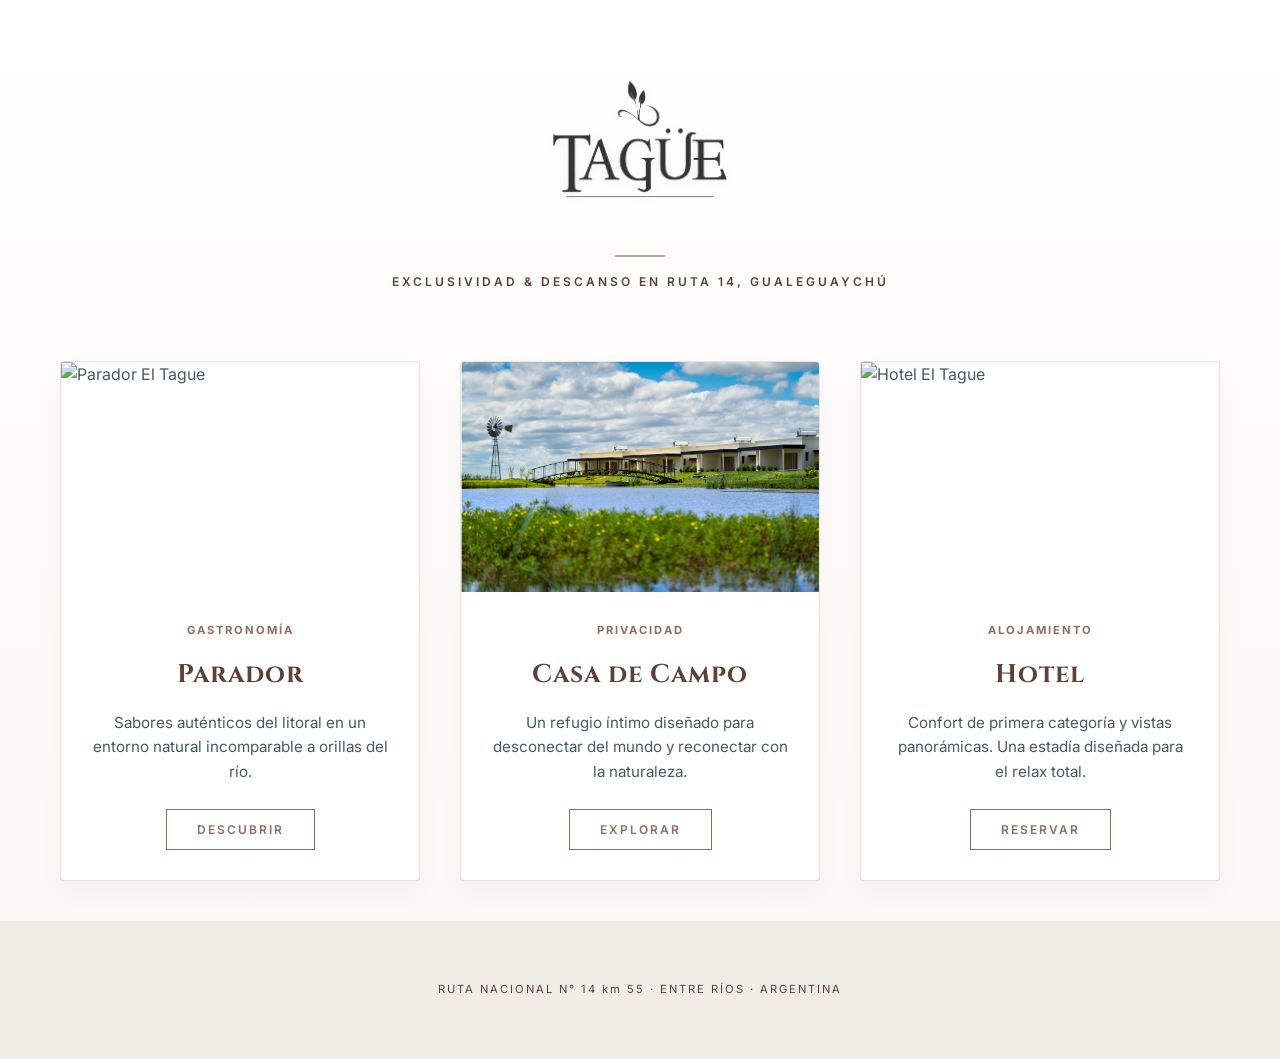
==== index.html @ 4ee07d40 "cambio" ====
<!DOCTYPE html>
<html lang="es">
<head>
    <meta charset="UTF-8">
    <meta name="viewport" content="width=device-width, initial-scale=1.0">
    <title>El Tague - Experiencias Únicas</title>
    <link rel="stylesheet" href="styles.css">
    <link rel="preconnect" href="https://fonts.googleapis.com">
    <link rel="preconnect" href="https://fonts.gstatic.com" crossorigin>
    <link href="https://fonts.googleapis.com/css2?family=Cinzel:wght@400;700&family=Inter:wght@300;400;600&display=swap" rel="stylesheet">
</head>
<body>

    <header class="header">
    <div class="logo-container">
        <img src="tague2.svg" class="main-logo">        
        <div class="divider"></div>
        <p class="tagline">Exclusividad & Descanso en Ruta 14, Gualeguaychú</p>
    </div>
    </header>

    <main class="container">
        <section class="card" onclick="window.location.href='parador.html'">
            <div class="image-wrapper">
                <img src="https://www.eltague.ar/wp-content/uploads/2015/08/foto027.jpg" alt="Parador El Tague" class="card-image">
            </div>
            <div class="card-content">
                <span class="category">Gastronomía</span>
                <h2 class="card-title">Parador</h2>
                <p class="card-description">Sabores auténticos del litoral en un entorno natural incomparable a orillas del río.</p>
                <a href="parador.html" class="card-button">Descubrir</a>
            </div>
        </section>

        <section class="card" onclick="window.location.href='casa-de-campo.html'">
            <div class="image-wrapper">
                <img src="campo.png" alt="Casa de Campo El Tague" class="card-image">
            </div>
            <div class="card-content">
                <span class="category">Privacidad</span>
                <h2 class="card-title">Casa de Campo</h2>
                <p class="card-description">Un refugio íntimo diseñado para desconectar del mundo y reconectar con la naturaleza.</p>
                <a href="casa-de-campo.html" class="card-button">Explorar</a>
            </div>
        </section>

        <section class="card" onclick="window.location.href='hotel.html'">
            <div class="image-wrapper">
                <img src="https://www.eltague.ar/wp-content/uploads/2015/08/foto002.jpg" alt="Hotel El Tague" class="card-image">
            </div>
            <div class="card-content">
                <span class="category">Alojamiento</span>
                <h2 class="card-title">Hotel</h2>
                <p class="card-description">Confort de primera categoría y vistas panorámicas. Una estadía diseñada para el relax total.</p>
                <a href="hotel.html" class="card-button">Reservar</a>
            </div>
        </section>
    </main>

    <footer class="footer">
        <p>RUTA NACIONAL N° 14 km 55 · ENTRE RÍOS · ARGENTINA</p>
    </footer>

</body>
</html>
---- styles.css ----
/* ================================
   NUEVA PALETA: CALIDEZ NATURAL
   ================================ */
:root {
    --bg-primary: #F9F7F2;      /* Crema claro (fondo) */
    --bg-secondary: #FFFFFF;    /* Blanco puro para tarjetas */
    --accent: #8D6E63;         /* Café madera / Bronce mate */
    --accent-dark: #5D4037;    /* Marrón profundo para títulos */
    --text-main: #455A64;      /* Gris cálido para lectura */
    --text-light: #90A4AE;     /* Gris suave para detalles */
    --border: rgba(141, 110, 99, 0.2);
}

/* ================================
   ESTILOS BASE
   ================================ */
* {
    margin: 0;
    padding: 0;
    box-sizing: border-box;
}

body {
    font-family: 'Inter', sans-serif;
    background-color: var(--bg-primary);
    /* Degradado sutil para dar profundidad */
    background-image: linear-gradient(180deg, #FFFFFF 0%, #F9F7F2 100%);
    color: var(--text-main);
    min-height: 100vh;
    display: flex;
    flex-direction: column;
    line-height: 1.6;
}

/* ================================
   HEADER & LOGO
   ================================ */
.header {
    padding: 50px 20px 30px;
    text-align: center;
    animation: fadeInDown 1s ease;
}

.logo-container {
    display: flex;
    flex-direction: column;
    align-items: center;
}

.main-logo {
    width: 100%;
    max-width: 180px; /* Tamaño refinado */
    height: auto;
    margin-bottom: 10px;
    /* Filtro para armonizar el logo con el fondo claro si fuera necesario */
    filter: drop-shadow(0px 2px 5px rgba(0,0,0,0.05));
    transition: transform 0.4s ease;
}

.divider {
    width: 50px;
    height: 2px;
    background: var(--accent);
    margin: 15px auto;
    opacity: 0.6;
}

.tagline {
    font-size: 0.75rem;
    text-transform: uppercase;
    letter-spacing: 3px;
    color: var(--accent-dark);
    font-weight: 600;
}

/* ================================
   CONTENEDOR DE TARJETAS (INDEX)
   =============================== */
.container {
    flex: 1;
    display: grid;
    grid-template-columns: repeat(auto-fit, minmax(320px, 1fr));
    gap: 40px;
    padding: 40px 20px;
    max-width: 1200px;
    margin: 0 auto;
    width: 100%;
}

/* ================================
   TARJETAS ESTILO "NATURAL CARD"
   ================================ */
.card {
    background: var(--bg-secondary);
    border: 1px solid var(--border);
    border-radius: 4px; /* Bordes más rectos como la arquitectura de la imagen */
    overflow: hidden;
    cursor: pointer;
    transition: all 0.4s ease;
    box-shadow: 0 10px 30px rgba(0, 0, 0, 0.03);
}

.card:hover {
    transform: translateY(-8px);
    box-shadow: 0 15px 45px rgba(93, 64, 55, 0.1);
    border-color: var(--accent);
}

.image-wrapper {
    height: 230px;
    overflow: hidden;
}

.card-image {
    width: 100%;
    height: 100%;
    object-fit: cover;
    transition: transform 1s ease;
}

.card:hover .card-image {
    transform: scale(1.05);
}

/* ================================
   CONTENIDO DE LA TARJETA
   ================================ */
.card-content {
    padding: 30px;
    text-align: center; /* Alineación centrada para un look más clásico */
}

.category {
    color: var(--accent);
    font-size: 0.7rem;
    text-transform: uppercase;
    letter-spacing: 2px;
    font-weight: 700;
    margin-bottom: 15px;
    display: block;
}

.card-title {
    font-family: 'Cinzel', serif;
    font-size: 1.6rem;
    margin-bottom: 15px;
    color: var(--accent-dark);
    letter-spacing: 1px;
}

.card-description {
    color: var(--text-main);
    font-size: 0.95rem;
    margin-bottom: 25px;
}

.card-button {
    display: inline-block;
    padding: 10px 30px;
    background: transparent;
    border: 1.5px solid var(--accent);
    color: var(--accent);
    text-decoration: none;
    font-size: 0.75rem;
    text-transform: uppercase;
    letter-spacing: 2px;
    font-weight: 600;
    transition: all 0.3s ease;
}

.card:hover .card-button {
    background: var(--accent);
    color: #FFF;
}

/* ================================
   FOOTER
   ================================ */
.footer {
    padding: 60px 20px;
    text-align: center;
    background-color: #F0EDE7; /* Un tono más abajo para cerrar la página */
    color: var(--accent-dark);
    font-size: 0.7rem;
    letter-spacing: 2px;
}

/* ================================
   ESTILOS PARA PÁGINAS INTERNAS
   ================================ */

/* Hero Section */
.hero-section {
    position: relative;
    height: 60vh;
    min-height: 400px;
    background-size: cover;
    background-position: center;
    display: flex;
    align-items: center;
    justify-content: center;
}

.hero-overlay {
    position: absolute;
    top: 0;
    left: 0;
    right: 0;
    bottom: 0;
    background: linear-gradient(to bottom, rgba(0,0,0,0.3), rgba(0,0,0,0.5));
}

.hero-content {
    position: relative;
    z-index: 2;
    text-align: center;
    color: white;
    padding: 20px;
}

.hero-content h1 {
    font-family: 'Cinzel', serif;
    font-size: 3.5rem;
    margin-bottom: 20px;
    letter-spacing: 2px;
}

.hero-content p {
    font-size: 1.2rem;
    max-width: 600px;
    margin: 0 auto;
    letter-spacing: 1px;
}

/* Content Sections */
.content-section {
    max-width: 1200px;
    margin: 80px auto;
    padding: 0 20px;
}

.section-header {
    text-align: center;
    margin-bottom: 60px;
}

.section-title {
    font-family: 'Cinzel', serif;
    font-size: 2.5rem;
    color: var(--accent-dark);
    margin-bottom: 15px;
}

.section-subtitle {
    color: var(--text-light);
    font-size: 1.1rem;
    max-width: 700px;
    margin: 0 auto;
    line-height: 1.8;
}

/* Rooms Grid */
.rooms-grid {
    display: grid;
    grid-template-columns: repeat(auto-fit, minmax(300px, 1fr));
    gap: 40px;
    margin-top: 50px;
}

.room-card {
    background: var(--bg-secondary);
    border: 1px solid var(--border);
    border-radius: 4px;
    overflow: hidden;
    transition: all 0.3s ease;
}

.room-card:hover {
    transform: translateY(-5px);
    box-shadow: 0 10px 30px rgba(93, 64, 55, 0.15);
}

.room-image {
    width: 100%;
    height: 220px;
    object-fit: cover;
}

.room-info {
    padding: 30px;
}

.room-type {
    font-family: 'Cinzel', serif;
    font-size: 1.4rem;
    color: var(--accent-dark);
    margin-bottom: 15px;
}

.room-description {
    color: var(--text-main);
    line-height: 1.8;
    margin-bottom: 20px;
}

.room-features {
    list-style: none;
    padding: 0;
}

.room-features li {
    padding: 8px 0;
    color: var(--text-main);
    font-size: 0.9rem;
    border-bottom: 1px solid rgba(141, 110, 99, 0.1);
}

.room-features li:last-child {
    border-bottom: none;
}

.room-features li:before {
    content: "✓ ";
    color: var(--accent);
    font-weight: bold;
    margin-right: 8px;
}

/* Amenities Grid */
.amenities-grid {
    display: grid;
    grid-template-columns: repeat(auto-fit, minmax(250px, 1fr));
    gap: 30px;
    margin-top: 50px;
}

.amenity-item {
    text-align: center;
    padding: 30px 20px;
    background: var(--bg-secondary);
    border: 1px solid var(--border);
    border-radius: 4px;
    transition: all 0.3s ease;
}

.amenity-item:hover {
    border-color: var(--accent);
    box-shadow: 0 5px 20px rgba(93, 64, 55, 0.1);
}

.amenity-icon {
    font-size: 2.5rem;
    margin-bottom: 15px;
    color: var(--accent);
}

.amenity-title {
    font-weight: 600;
    color: var(--accent-dark);
    margin-bottom: 10px;
    font-size: 1.1rem;
}

.amenity-description {
    color: var(--text-main);
    font-size: 0.9rem;
}

/* Info Box */
.info-box {
    background: var(--bg-secondary);
    border-left: 4px solid var(--accent);
    padding: 30px;
    margin: 40px 0;
    border-radius: 4px;
}

.info-box h3 {
    font-family: 'Cinzel', serif;
    color: var(--accent-dark);
    margin-bottom: 20px;
    font-size: 1.5rem;
}

.info-grid {
    display: grid;
    grid-template-columns: repeat(auto-fit, minmax(200px, 1fr));
    gap: 20px;
}

.info-item {
    padding: 15px;
    background: var(--bg-primary);
    border-radius: 4px;
}

.info-label {
    font-weight: 600;
    color: var(--accent);
    margin-bottom: 5px;
    text-transform: uppercase;
    font-size: 0.75rem;
    letter-spacing: 1px;
}

.info-value {
    color: var(--accent-dark);
    font-size: 1.1rem;
}

/* CTA Section */
.cta-section {
    text-align: center;
    padding: 80px 20px;
    background: linear-gradient(135deg, rgba(141, 110, 99, 0.05), rgba(93, 64, 55, 0.05));
}

.cta-button {
    display: inline-block;
    padding: 18px 50px;
    background: var(--accent);
    color: white;
    text-decoration: none;
    font-size: 1rem;
    text-transform: uppercase;
    letter-spacing: 2px;
    font-weight: 600;
    border-radius: 4px;
    transition: all 0.3s ease;
    margin-top: 20px;
}

.cta-button:hover {
    background: var(--accent-dark);
    transform: translateY(-3px);
    box-shadow: 0 10px 25px rgba(93, 64, 55, 0.3);
}

/* Back Link */
.back-link {
    display: inline-block;
    margin: 30px 0;
    padding: 12px 30px;
    color: var(--accent);
    text-decoration: none;
    border: 1.5px solid var(--accent);
    border-radius: 4px;
    font-size: 0.85rem;
    text-transform: uppercase;
    letter-spacing: 2px;
    transition: all 0.3s ease;
}

.back-link:hover {
    background: var(--accent);
    color: white;
}

/* ================================
   RESPONSIVE
   ================================ */
@media (max-width: 768px) {
    .main-logo { max-width: 140px; }
    .header { padding: 30px 20px; }
    .container { gap: 25px; padding: 20px; }
    .card-title { font-size: 1.4rem; }
    
    /* Hero responsive */
    .hero-content h1 {
        font-size: 2.5rem;
    }
    
    .section-title {
        font-size: 2rem;
    }
    
    .rooms-grid {
        grid-template-columns: 1fr;
        gap: 30px;
    }
}

@keyframes fadeInDown {
    from { opacity: 0; transform: translateY(-20px); }
    to { opacity: 1; transform: translateY(0); }
}
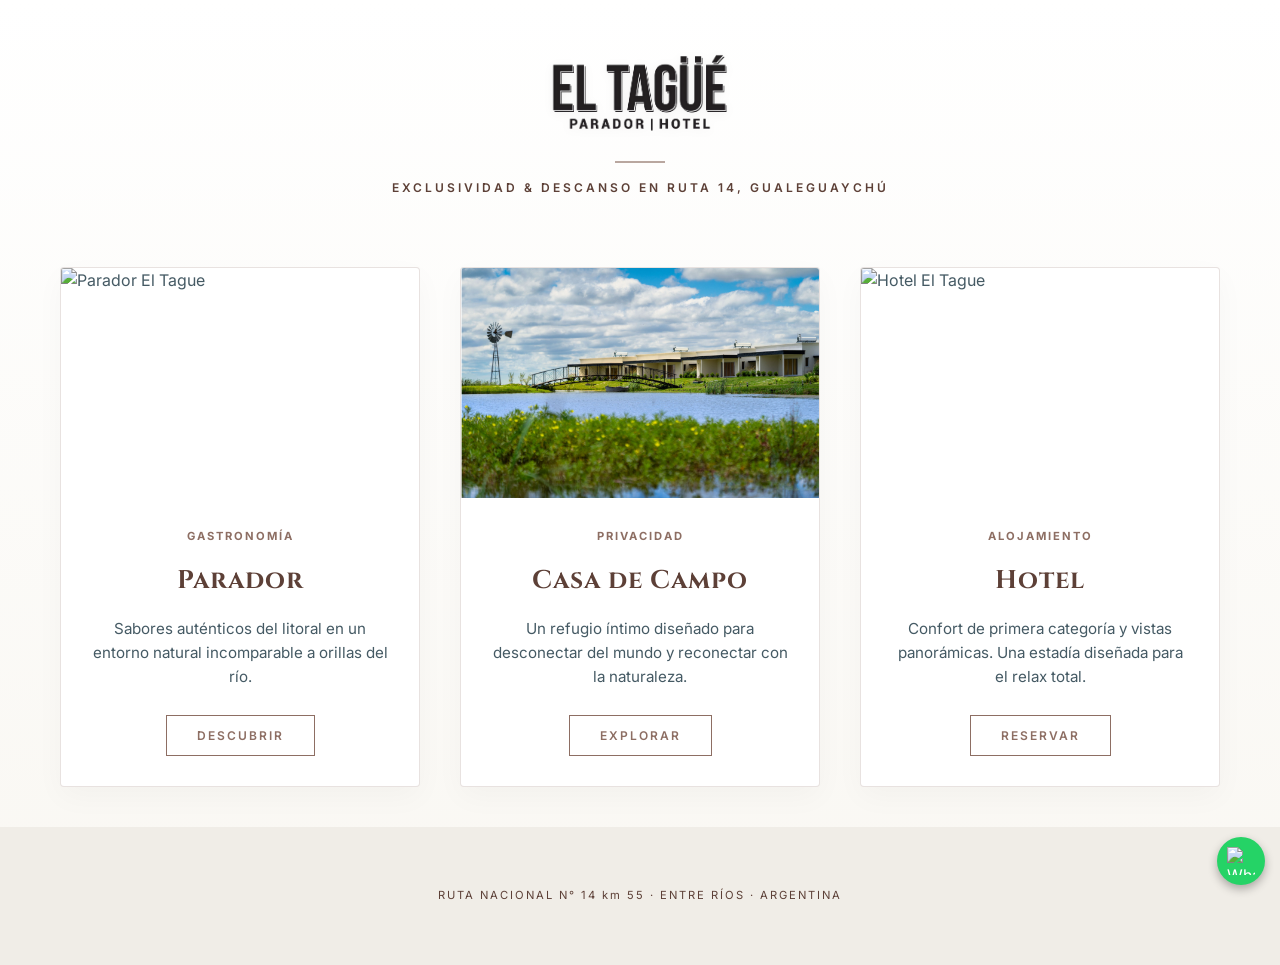
==== commit 906eccec: "boton de wsp para todas las pags" ====
--- a/index.html
+++ b/index.html
@@ -57,6 +57,10 @@
         </section>
     </main>
 
+        <a href="https://wa.me/5491123456789" class="btn-whatsapp" target="_blank">
+        <img src="https://upload.wikimedia.org/wikipedia/commons/6/6b/WhatsApp.svg" alt="WhatsApp">
+        </a>
+
     <footer class="footer">
         <p>RUTA NACIONAL N° 14 km 55 · ENTRE RÍOS · ARGENTINA</p>
     </footer>
--- a/styles.css
+++ b/styles.css
@@ -2,12 +2,12 @@
    NUEVA PALETA: CALIDEZ NATURAL
    ================================ */
 :root {
-    --bg-primary: #F9F7F2;      /* Crema claro (fondo) */
-    --bg-secondary: #FFFFFF;    /* Blanco puro para tarjetas */
-    --accent: #8D6E63;         /* Café madera / Bronce mate */
-    --accent-dark: #5D4037;    /* Marrón profundo para títulos */
-    --text-main: #455A64;      /* Gris cálido para lectura */
-    --text-light: #90A4AE;     /* Gris suave para detalles */
+    --bg-primary: #F9F7F2;
+    --bg-secondary: #FFFFFF;
+    --accent: #8D6E63;
+    --accent-dark: #5D4037;
+    --text-main: #455A64;
+    --text-light: #90A4AE;
     --border: rgba(141, 110, 99, 0.2);
 }
 
@@ -23,7 +23,6 @@
 body {
     font-family: 'Inter', sans-serif;
     background-color: var(--bg-primary);
-    /* Degradado sutil para dar profundidad */
     background-image: linear-gradient(180deg, #FFFFFF 0%, #F9F7F2 100%);
     color: var(--text-main);
     min-height: 100vh;
@@ -49,10 +48,9 @@
 
 .main-logo {
     width: 100%;
-    max-width: 180px; /* Tamaño refinado */
+    max-width: 180px;
     height: auto;
     margin-bottom: 10px;
-    /* Filtro para armonizar el logo con el fondo claro si fuera necesario */
     filter: drop-shadow(0px 2px 5px rgba(0,0,0,0.05));
     transition: transform 0.4s ease;
 }
@@ -93,7 +91,7 @@
 .card {
     background: var(--bg-secondary);
     border: 1px solid var(--border);
-    border-radius: 4px; /* Bordes más rectos como la arquitectura de la imagen */
+    border-radius: 4px;
     overflow: hidden;
     cursor: pointer;
     transition: all 0.4s ease;
@@ -127,7 +125,7 @@
    ================================ */
 .card-content {
     padding: 30px;
-    text-align: center; /* Alineación centrada para un look más clásico */
+    text-align: center;
 }
 
 .category {
@@ -179,7 +177,7 @@
 .footer {
     padding: 60px 20px;
     text-align: center;
-    background-color: #F0EDE7; /* Un tono más abajo para cerrar la página */
+    background-color: #F0EDE7;
     color: var(--accent-dark);
     font-size: 0.7rem;
     letter-spacing: 2px;
@@ -259,6 +257,74 @@
     line-height: 1.8;
 }
 
+/* Video Container */
+.video-container {
+    max-width: 900px;
+    margin: 0 auto;
+    position: relative;
+    padding-bottom: 56.25%;
+    height: 0;
+    overflow: hidden;
+    border-radius: 4px;
+    box-shadow: 0 10px 40px rgba(93, 64, 55, 0.2);
+}
+
+.video-container iframe {
+    position: absolute;
+    top: 0;
+    left: 0;
+    width: 100%;
+    height: 100%;
+}
+
+/* Gallery Section */
+.gallery-section {
+    max-width: 1400px;
+    margin: 80px auto;
+    padding: 0 20px;
+}
+
+.photo-gallery {
+    display: grid;
+    grid-template-columns: repeat(auto-fill, minmax(300px, 1fr));
+    gap: 20px;
+    margin-top: 50px;
+}
+
+/* Gallery Dense - 3 columnas en desktop */
+.photo-gallery-dense {
+    display: grid;
+    grid-template-columns: repeat(3, 1fr);
+    gap: 15px;
+    margin-top: 50px;
+}
+
+.gallery-item {
+    position: relative;
+    overflow: hidden;
+    border-radius: 4px;
+    aspect-ratio: 4/3;
+    cursor: pointer;
+    transition: all 0.3s ease;
+    box-shadow: 0 2px 8px rgba(93, 64, 55, 0.1);
+}
+
+.gallery-item:hover {
+    transform: translateY(-5px);
+    box-shadow: 0 10px 30px rgba(93, 64, 55, 0.2);
+}
+
+.gallery-item img {
+    width: 100%;
+    height: 100%;
+    object-fit: cover;
+    transition: transform 0.5s ease;
+}
+
+.gallery-item:hover img {
+    transform: scale(1.1);
+}
+
 /* Rooms Grid */
 .rooms-grid {
     display: grid;
@@ -380,6 +446,7 @@
     color: var(--accent-dark);
     margin-bottom: 20px;
     font-size: 1.5rem;
+    text-align: center;
 }
 
 .info-grid {
@@ -392,6 +459,7 @@
     padding: 15px;
     background: var(--bg-primary);
     border-radius: 4px;
+    text-align: center;
 }
 
 .info-label {
@@ -457,6 +525,576 @@
 }
 
 /* ================================
+   ESTILOS ESPECÍFICOS PARADOR
+   ================================ */
+
+/* Menu Grid */
+.menu-grid {
+    display: grid;
+    grid-template-columns: repeat(auto-fit, minmax(280px, 1fr));
+    gap: 30px;
+    margin-top: 50px;
+}
+
+.menu-category {
+    background: var(--bg-secondary);
+    padding: 35px 25px;
+    border: 1px solid var(--border);
+    border-radius: 4px;
+    text-align: center;
+    transition: all 0.3s ease;
+}
+
+.menu-category:hover {
+    transform: translateY(-5px);
+    box-shadow: 0 8px 25px rgba(93, 64, 55, 0.12);
+    border-color: var(--accent);
+}
+
+.menu-icon {
+    font-size: 3rem;
+    margin-bottom: 20px;
+}
+
+.menu-title {
+    font-family: 'Cinzel', serif;
+    font-size: 1.3rem;
+    color: var(--accent-dark);
+    margin-bottom: 15px;
+}
+
+.menu-description {
+    color: var(--text-main);
+    font-size: 0.9rem;
+    line-height: 1.7;
+}
+
+/* Specialty Box */
+.specialty-box {
+    background: linear-gradient(135deg, var(--accent) 0%, var(--accent-dark) 100%);
+    color: white;
+    padding: 40px;
+    border-radius: 4px;
+    text-align: center;
+    margin-top: 60px;
+    box-shadow: 0 10px 30px rgba(93, 64, 55, 0.2);
+}
+
+.specialty-box h3 {
+    font-family: 'Cinzel', serif;
+    font-size: 1.8rem;
+    margin-bottom: 15px;
+}
+
+.specialty-box h4 {
+    font-size: 1.3rem;
+    margin-bottom: 20px;
+    font-weight: 600;
+}
+
+.specialty-box p {
+    font-size: 1rem;
+    line-height: 1.8;
+    max-width: 800px;
+    margin: 0 auto;
+}
+
+/* Services Grid - Parador */
+.services-grid {
+    display: grid;
+    grid-template-columns: repeat(auto-fit, minmax(300px, 1fr));
+    gap: 35px;
+    margin-top: 50px;
+}
+
+.service-card {
+    background: var(--bg-secondary);
+    padding: 35px;
+    border: 1px solid var(--border);
+    border-radius: 4px;
+    transition: all 0.3s ease;
+}
+
+.service-card:hover {
+    border-color: var(--accent);
+    box-shadow: 0 8px 25px rgba(93, 64, 55, 0.12);
+}
+
+.service-icon {
+    font-size: 2.8rem;
+    margin-bottom: 20px;
+    display: block;
+}
+
+.service-title {
+    font-family: 'Cinzel', serif;
+    font-size: 1.4rem;
+    color: var(--accent-dark);
+    margin-bottom: 15px;
+}
+
+.service-description {
+    color: var(--text-main);
+    line-height: 1.8;
+    margin-bottom: 20px;
+}
+
+.service-companies {
+    display: flex;
+    flex-wrap: wrap;
+    gap: 10px;
+    margin-top: 15px;
+}
+
+.service-companies span {
+    background: var(--bg-primary);
+    padding: 8px 15px;
+    border-radius: 20px;
+    font-size: 0.8rem;
+    color: var(--accent);
+    border: 1px solid var(--border);
+}
+
+/* Products Grid */
+.products-grid {
+    display: grid;
+    grid-template-columns: repeat(auto-fit, minmax(250px, 1fr));
+    gap: 30px;
+    margin-top: 50px;
+}
+
+.product-item {
+    background: var(--bg-secondary);
+    padding: 30px;
+    border: 1px solid var(--border);
+    border-radius: 4px;
+    transition: all 0.3s ease;
+}
+
+.product-item:hover {
+    border-color: var(--accent);
+    box-shadow: 0 5px 20px rgba(93, 64, 55, 0.1);
+}
+
+.product-item h4 {
+    color: var(--accent-dark);
+    margin-bottom: 12px;
+    font-size: 1.1rem;
+}
+
+.product-item p {
+    color: var(--text-main);
+    font-size: 0.9rem;
+    line-height: 1.7;
+}
+
+/* ================================
+   ESTILOS ESPECÍFICOS CASA DE CAMPO
+   ================================ */
+
+/* Campo Features Grid */
+.campo-features-grid {
+    display: grid;
+    grid-template-columns: repeat(auto-fit, minmax(280px, 1fr));
+    gap: 40px;
+    margin-top: 50px;
+}
+
+.campo-feature-card {
+    background: var(--bg-secondary);
+    border: 1px solid var(--border);
+    border-radius: 4px;
+    padding: 40px 30px;
+    transition: all 0.3s ease;
+    text-align: center;
+}
+
+.campo-feature-card:hover {
+    transform: translateY(-5px);
+    box-shadow: 0 10px 30px rgba(93, 64, 55, 0.15);
+    border-color: var(--accent);
+}
+
+.campo-feature-icon {
+    font-size: 3rem;
+    margin-bottom: 20px;
+}
+
+.campo-feature-title {
+    font-family: 'Cinzel', serif;
+    font-size: 1.5rem;
+    color: var(--accent-dark);
+    margin-bottom: 15px;
+}
+
+.campo-feature-description {
+    color: var(--text-main);
+    line-height: 1.8;
+    margin-bottom: 25px;
+}
+
+.campo-feature-list {
+    list-style: none;
+    padding: 0;
+    margin-top: 20px;
+    text-align: left;
+}
+
+.campo-feature-list li {
+    padding: 10px 0;
+    color: var(--text-main);
+    font-size: 0.9rem;
+    border-bottom: 1px solid rgba(141, 110, 99, 0.1);
+}
+
+.campo-feature-list li:last-child {
+    border-bottom: none;
+}
+
+.campo-feature-list li:before {
+    content: "• ";
+    color: var(--accent);
+    font-weight: bold;
+    margin-right: 10px;
+}
+
+/* Activities Grid */
+.activities-grid {
+    display: grid;
+    grid-template-columns: repeat(auto-fit, minmax(260px, 1fr));
+    gap: 30px;
+    margin-top: 50px;
+}
+
+.activity-item {
+    background: var(--bg-secondary);
+    padding: 30px;
+    border: 1px solid var(--border);
+    border-radius: 4px;
+    transition: all 0.3s ease;
+    text-align: center;
+}
+
+.activity-item:hover {
+    border-color: var(--accent);
+    box-shadow: 0 5px 20px rgba(93, 64, 55, 0.1);
+    transform: translateY(-3px);
+}
+
+.activity-item h4 {
+    color: var(--accent-dark);
+    margin-bottom: 12px;
+    font-size: 1.1rem;
+}
+
+.activity-item p {
+    color: var(--text-main);
+    font-size: 0.9rem;
+    line-height: 1.7;
+}
+
+/* Events Grid */
+.events-grid {
+    display: grid;
+    grid-template-columns: repeat(auto-fit, minmax(280px, 1fr));
+    gap: 35px;
+    margin-top: 50px;
+}
+
+.event-card {
+    background: var(--bg-secondary);
+    padding: 35px;
+    border: 1px solid var(--border);
+    border-radius: 4px;
+    text-align: center;
+    transition: all 0.3s ease;
+}
+
+.event-card:hover {
+    border-color: var(--accent);
+    box-shadow: 0 8px 25px rgba(93, 64, 55, 0.12);
+    transform: translateY(-5px);
+}
+
+.event-card h3 {
+    font-family: 'Cinzel', serif;
+    font-size: 1.3rem;
+    color: var(--accent-dark);
+    margin-bottom: 15px;
+}
+
+.event-card p {
+    color: var(--text-main);
+    line-height: 1.8;
+    font-size: 0.95rem;
+}
+
+/* Services List Inline */
+.services-list {
+    display: grid;
+    grid-template-columns: repeat(auto-fit, minmax(250px, 1fr));
+    gap: 15px;
+    margin-top: 20px;
+}
+
+.service-item-inline {
+    display: flex;
+    align-items: center;
+    padding: 12px;
+    background: var(--bg-primary);
+    border-radius: 4px;
+}
+
+.service-check {
+    color: var(--accent);
+    font-weight: bold;
+    margin-right: 12px;
+    font-size: 1.2rem;
+}
+
+/* Rental Options */
+.rental-options {
+    display: grid;
+    grid-template-columns: repeat(auto-fit, minmax(280px, 1fr));
+    gap: 40px;
+    margin-top: 50px;
+}
+
+.rental-card {
+    background: var(--bg-secondary);
+    border: 1px solid var(--border);
+    border-radius: 4px;
+    padding: 40px;
+    text-align: center;
+    transition: all 0.3s ease;
+}
+
+.rental-card:hover {
+    transform: translateY(-5px);
+    box-shadow: 0 10px 30px rgba(93, 64, 55, 0.15);
+    border-color: var(--accent);
+}
+
+.rental-icon {
+    font-size: 3rem;
+    margin-bottom: 20px;
+}
+
+.rental-card h3 {
+    font-family: 'Cinzel', serif;
+    font-size: 1.6rem;
+    color: var(--accent-dark);
+    margin-bottom: 15px;
+}
+
+.rental-description {
+    color: var(--text-main);
+    line-height: 1.8;
+    margin-bottom: 20px;
+}
+
+.rental-detail {
+    color: var(--text-light);
+    font-size: 0.9rem;
+    line-height: 1.6;
+}
+
+/* Info List */
+.info-list {
+    list-style: none;
+    padding: 0;
+    margin-top: 20px;
+}
+
+.info-list li {
+    padding: 12px 0;
+    color: var(--text-main);
+    font-size: 0.95rem;
+    line-height: 1.6;
+    border-bottom: 1px solid rgba(141, 110, 99, 0.1);
+}
+
+.info-list li:last-child {
+    border-bottom: none;
+}
+
+.info-list li:before {
+    content: "→ ";
+    color: var(--accent);
+    font-weight: bold;
+    margin-right: 10px;
+}
+
+/* Gallery Hidden Items */
+.gallery-hidden {
+    display: none;
+}
+
+/* Gallery Toggle Button */
+.gallery-btn-container {
+    text-align: center;
+    margin-top: 40px;
+}
+
+.gallery-toggle-btn {
+    padding: 15px 40px;
+    background: var(--accent);
+    color: white;
+    border: none;
+    border-radius: 4px;
+    font-size: 0.9rem;
+    text-transform: uppercase;
+    letter-spacing: 2px;
+    font-weight: 600;
+    cursor: pointer;
+    transition: all 0.3s ease;
+    font-family: 'Inter', sans-serif;
+}
+
+.gallery-toggle-btn:hover {
+    background: var(--accent-dark);
+    transform: translateY(-2px);
+    box-shadow: 0 8px 20px rgba(93, 64, 55, 0.3);
+}
+
+/* Image Modal */
+.modal {
+    display: none;
+    position: fixed;
+    z-index: 9999;
+    padding: 20px;
+    left: 0;
+    top: 0;
+    width: 100%;
+    height: 100%;
+    overflow: auto;
+    background-color: rgba(0, 0, 0, 0.95);
+    align-items: center;
+    justify-content: center;
+}
+
+.modal-content {
+    max-width: 90%;
+    max-height: 85vh;
+    object-fit: contain;
+    border-radius: 4px;
+    box-shadow: 0 10px 50px rgba(0, 0, 0, 0.5);
+}
+
+.modal-close {
+    position: absolute;
+    top: 30px;
+    right: 50px;
+    color: white;
+    font-size: 50px;
+    font-weight: 300;
+    cursor: pointer;
+    transition: all 0.3s ease;
+    z-index: 10000;
+}
+
+.modal-close:hover {
+    color: var(--accent);
+    transform: scale(1.1);
+}
+
+.modal-caption {
+    position: absolute;
+    bottom: 30px;
+    left: 50%;
+    transform: translateX(-50%);
+    color: white;
+    text-align: center;
+    padding: 15px 30px;
+    background: rgba(0, 0, 0, 0.7);
+    border-radius: 4px;
+    font-size: 1rem;
+    max-width: 80%;
+}
+
+.modal-nav {
+    position: absolute;
+    top: 50%;
+    transform: translateY(-50%);
+    background: rgba(141, 110, 99, 0.8);
+    color: white;
+    border: none;
+    padding: 20px 15px;
+    font-size: 30px;
+    cursor: pointer;
+    transition: all 0.3s ease;
+    border-radius: 4px;
+}
+
+.modal-nav:hover {
+    background: var(--accent);
+}
+
+.modal-prev {
+    left: 30px;
+}
+
+.modal-next {
+    right: 30px;
+}
+
+.btn-whatsapp {
+    position: fixed;
+    width: 48px;  /* Tamaño reducido */
+    height: 48px; /* Tamaño reducido */
+    bottom: 15px; /* Un poco más cerca del borde */
+    right: 15px;
+    background-color: #25d366;
+    color: #FFF;
+    border-radius: 50%; /* Círculo perfecto */
+    display: flex;
+    align-items: center;
+    justify-content: center;
+    box-shadow: 0px 4px 10px rgba(0,0,0,0.3);
+    z-index: 1000;
+    transition: all 0.3s ease;
+}
+
+.btn-whatsapp img {
+    width: 28px; /* El logo también se achica */
+    height: 28px;
+}
+
+/* Efecto sutil al tocarlo */
+.btn-whatsapp:active {
+    transform: scale(0.9);
+}
+
+@media (max-width: 768px) {
+    .modal-close {
+        top: 15px;
+        right: 20px;
+        font-size: 35px;
+    }
+    
+    .modal-nav {
+        padding: 15px 10px;
+        font-size: 24px;
+    }
+    
+    .modal-prev {
+        left: 10px;
+    }
+    
+    .modal-next {
+        right: 10px;
+    }
+    
+    .modal-caption {
+        bottom: 15px;
+        font-size: 0.85rem;
+        padding: 10px 20px;
+    }
+
+
+}
+
+/* ================================
    RESPONSIVE
    ================================ */
 @media (max-width: 768px) {
@@ -465,18 +1103,49 @@
     .container { gap: 25px; padding: 20px; }
     .card-title { font-size: 1.4rem; }
     
-    /* Hero responsive */
     .hero-content h1 {
         font-size: 2.5rem;
     }
     
     .section-title {
         font-size: 2rem;
+    }
+    
+    .photo-gallery {
+        grid-template-columns: repeat(auto-fill, minmax(250px, 1fr));
+        gap: 15px;
+    }
+    
+    .photo-gallery-dense {
+        grid-template-columns: 1fr;
+        gap: 12px;
     }
     
     .rooms-grid {
         grid-template-columns: 1fr;
         gap: 30px;
+    }
+    
+    .menu-grid {
+        grid-template-columns: 1fr;
+    }
+    
+    .services-grid {
+        grid-template-columns: 1fr;
+    }
+    
+    .campo-features-grid {
+        grid-template-columns: 1fr;
+    }
+    
+    .rental-options {
+        grid-template-columns: 1fr;
+    }
+}
+
+@media (min-width: 769px) and (max-width: 1200px) {
+    .photo-gallery-dense {
+        grid-template-columns: repeat(2, 1fr);
     }
 }
 
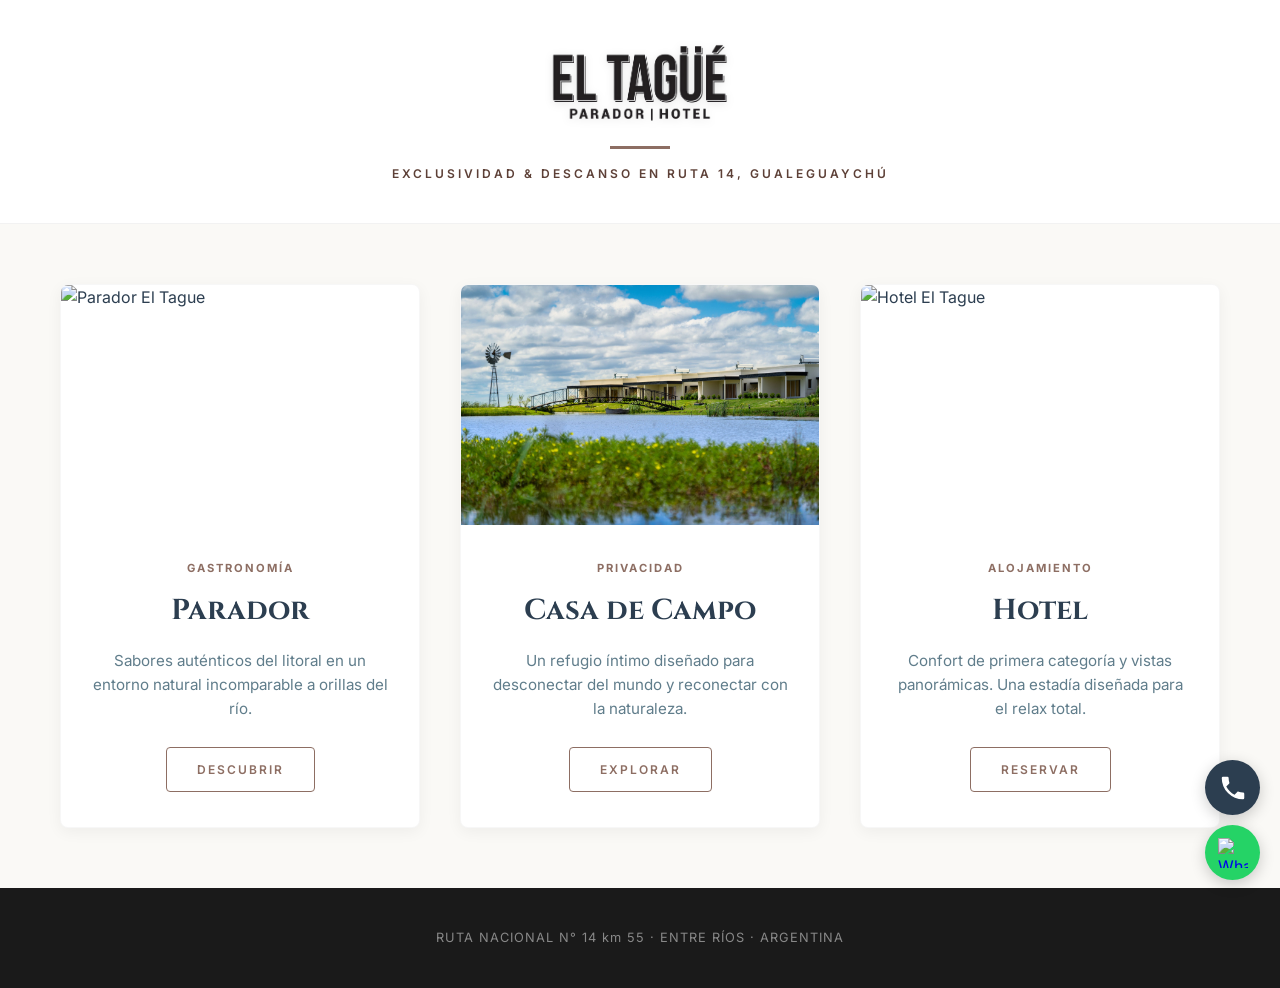
==== commit ad00f0f0: "añado pagina de prueba de hotel" ====
--- a/index.html
+++ b/index.html
@@ -4,7 +4,7 @@
     <meta charset="UTF-8">
     <meta name="viewport" content="width=device-width, initial-scale=1.0">
     <title>El Tague - Experiencias Únicas</title>
-    <link rel="stylesheet" href="styles.css">
+    <link rel="stylesheet" href="index.css">
     <link rel="preconnect" href="https://fonts.googleapis.com">
     <link rel="preconnect" href="https://fonts.gstatic.com" crossorigin>
     <link href="https://fonts.googleapis.com/css2?family=Cinzel:wght@400;700&family=Inter:wght@300;400;600&display=swap" rel="stylesheet">
@@ -57,6 +57,13 @@
         </section>
     </main>
 
+        <a href="tel:+5493446493085" class="btn-phone-float" title="Llamar por teléfono">
+        <svg viewBox="0 0 24 24" width="30" height="30">
+        <path fill="currentColor" d="M6.62,10.79C8.06,13.62 10.38,15.94 13.21,17.38L15.41,15.18C15.69,14.9 16.08,14.82 16.43,14.93C17.55,15.3 18.75,15.5 20,15.5A1,1 0 0,1 21,16.5V20A1,1 0 0,1 20,21A17,17 0 0,1 3,4A1,1 0 0,1 4,3H7.5A1,1 0 0,1 8.5,4C8.5,5.25 8.7,6.45 9.07,7.57C9.18,7.92 9.1,8.31 8.82,8.59L6.62,10.79Z" />
+        </svg>
+        </a>
+
+        <!-- WhatsApp Button -->
         <a href="https://wa.me/5491123456789" class="btn-whatsapp" target="_blank">
         <img src="https://upload.wikimedia.org/wikipedia/commons/6/6b/WhatsApp.svg" alt="WhatsApp">
         </a>
--- a/index.css
+++ b/index.css
@@ -0,0 +1,258 @@
+/* ================================
+   1. VARIABLES & RESET (Coherencia con Hotel)
+   ================================ */
+:root {
+    --bg-primary: #FAF9F6; /* Blanco roto / Hueso */
+    --bg-secondary: #FFFFFF;
+    
+    --accent: #8D6E63; /* Marrón tierra */
+    --accent-hover: #5D4037; /* Marrón oscuro */
+    
+    --text-main: #2C3E50;
+    --text-muted: #607D8B;
+    
+    --border: #E0E0E0;
+    --shadow-sm: 0 4px 15px rgba(0,0,0,0.05);
+    --shadow-hover: 0 15px 40px rgba(141, 110, 99, 0.15);
+    
+    --font-heading: 'Cinzel', serif;
+    --font-body: 'Inter', sans-serif;
+}
+
+* { margin: 0; padding: 0; box-sizing: border-box; }
+
+body {
+    font-family: var(--font-body);
+    background-color: var(--bg-primary);
+    color: var(--text-main);
+    line-height: 1.6;
+    min-height: 100vh;
+    display: flex;
+    flex-direction: column;
+}
+
+img { max-width: 100%; display: block; }
+a { text-decoration: none; transition: 0.3s; }
+
+/* ================================
+   2. HEADER (Idéntico al Hotel)
+   ================================ */
+.header {
+    padding: 40px 20px;
+    background: var(--bg-secondary);
+    text-align: center;
+    border-bottom: 1px solid rgba(0,0,0,0.05);
+}
+
+.logo-container {
+    display: flex;
+    flex-direction: column;
+    align-items: center;
+}
+
+.main-logo {
+    width: 180px; /* Ajustar según tu logo real */
+    height: auto;
+    filter: drop-shadow(0 2px 4px rgba(0,0,0,0.1));
+    margin-bottom: 20px;
+}
+
+.divider {
+    width: 60px;
+    height: 3px;
+    background-color: var(--accent);
+    margin: 0 auto 15px auto;
+}
+
+.tagline {
+    font-family: var(--font-body);
+    font-size: 0.75rem;
+    text-transform: uppercase;
+    letter-spacing: 3px;
+    color: var(--accent-hover);
+    font-weight: 600;
+}
+
+/* ================================
+   3. CONTENEDOR PRINCIPAL
+   ================================ */
+.container {
+    flex: 1; /* Empuja el footer hacia abajo */
+    max-width: 1200px;
+    margin: 0 auto;
+    padding: 60px 20px;
+    display: grid;
+    grid-template-columns: repeat(auto-fit, minmax(320px, 1fr)); /* Responsive automático */
+    gap: 40px;
+    align-items: start;
+}
+
+/* ================================
+   4. TARJETAS (CARDS)
+   ================================ */
+.card {
+    background: var(--bg-secondary);
+    border-radius: 8px;
+    overflow: hidden;
+    border: 1px solid rgba(0,0,0,0.03);
+    box-shadow: var(--shadow-sm);
+    cursor: pointer;
+    transition: all 0.4s ease;
+    display: flex;
+    flex-direction: column;
+    height: 100%; /* Para que todas tengan misma altura */
+}
+
+/* Efecto Hover en la tarjeta entera */
+.card:hover {
+    transform: translateY(-8px);
+    box-shadow: var(--shadow-hover);
+    border-color: rgba(141, 110, 99, 0.3);
+}
+
+/* Imagen */
+.image-wrapper {
+    height: 240px;
+    overflow: hidden;
+    position: relative;
+}
+
+.card-image {
+    width: 100%;
+    height: 100%;
+    object-fit: cover;
+    transition: transform 0.8s ease;
+}
+
+.card:hover .card-image {
+    transform: scale(1.1); /* Zoom suave al pasar el mouse */
+}
+
+/* Contenido */
+.card-content {
+    padding: 35px 30px;
+    text-align: center;
+    flex: 1; /* Ocupa el espacio restante */
+    display: flex;
+    flex-direction: column;
+    align-items: center;
+}
+
+.category {
+    font-size: 0.7rem;
+    text-transform: uppercase;
+    letter-spacing: 2px;
+    color: var(--accent);
+    font-weight: 700;
+    margin-bottom: 10px;
+    display: block;
+}
+
+.card-title {
+    font-family: var(--font-heading);
+    font-size: 1.8rem;
+    color: var(--text-main);
+    margin-bottom: 15px;
+    font-weight: 700;
+}
+
+.card-description {
+    font-size: 0.95rem;
+    color: var(--text-muted);
+    line-height: 1.6;
+    margin-bottom: 25px;
+    flex-grow: 1; /* Empuja el botón hacia abajo si el texto es corto */
+}
+
+/* Botón dentro de la tarjeta */
+.card-button {
+    display: inline-block;
+    padding: 12px 30px;
+    border: 1px solid var(--accent);
+    color: var(--accent);
+    text-transform: uppercase;
+    font-size: 0.75rem;
+    letter-spacing: 2px;
+    font-weight: 600;
+    border-radius: 4px;
+    transition: all 0.3s ease;
+    margin-top: auto;
+}
+
+/* Hover del botón (y cuando se hace hover en la card) */
+.card-button:hover,
+.card:hover .card-button {
+    background: var(--accent);
+    color: #FFF;
+}
+
+/* ================================
+   5. BOTONES FLOTANTES
+   ================================ */
+.btn-phone-float,
+.btn-whatsapp {
+    position: fixed;
+    right: 20px;
+    width: 55px;
+    height: 55px;
+    border-radius: 50%;
+    display: flex;
+    align-items: center;
+    justify-content: center;
+    box-shadow: 0 4px 15px rgba(0,0,0,0.2);
+    z-index: 100;
+    transition: transform 0.3s;
+    background-color: #FFF; /* Fondo blanco por defecto si son SVGs transparentes */
+}
+
+.btn-whatsapp {
+    bottom: 20px;
+    background-color: #25D366;
+}
+
+.btn-phone-float {
+    bottom: 85px;
+    background-color: var(--text-main); /* Oscuro elegante */
+    color: #FFF;
+}
+
+.btn-phone-float:hover,
+.btn-whatsapp:hover {
+    transform: scale(1.1);
+}
+
+/* Ajuste imágenes dentro de los botones */
+.btn-whatsapp img {
+    width: 30px;
+    height: 30px;
+}
+
+/* ================================
+   6. FOOTER
+   ================================ */
+.footer {
+    background: #1a1a1a; /* Fondo oscuro elegante */
+    color: #888;
+    text-align: center;
+    padding: 40px 20px;
+    font-size: 0.8rem;
+    letter-spacing: 1px;
+    margin-top: auto;
+}
+
+/* ================================
+   7. RESPONSIVE
+   ================================ */
+@media (max-width: 768px) {
+    .header { padding: 30px 20px; }
+    .main-logo { width: 150px; }
+    
+    .container {
+        grid-template-columns: 1fr; /* Una columna en móvil */
+        gap: 30px;
+        padding: 30px 20px;
+    }
+    
+    .card-title { font-size: 1.5rem; }
+    .image-wrapper { height: 200px; }
+}
